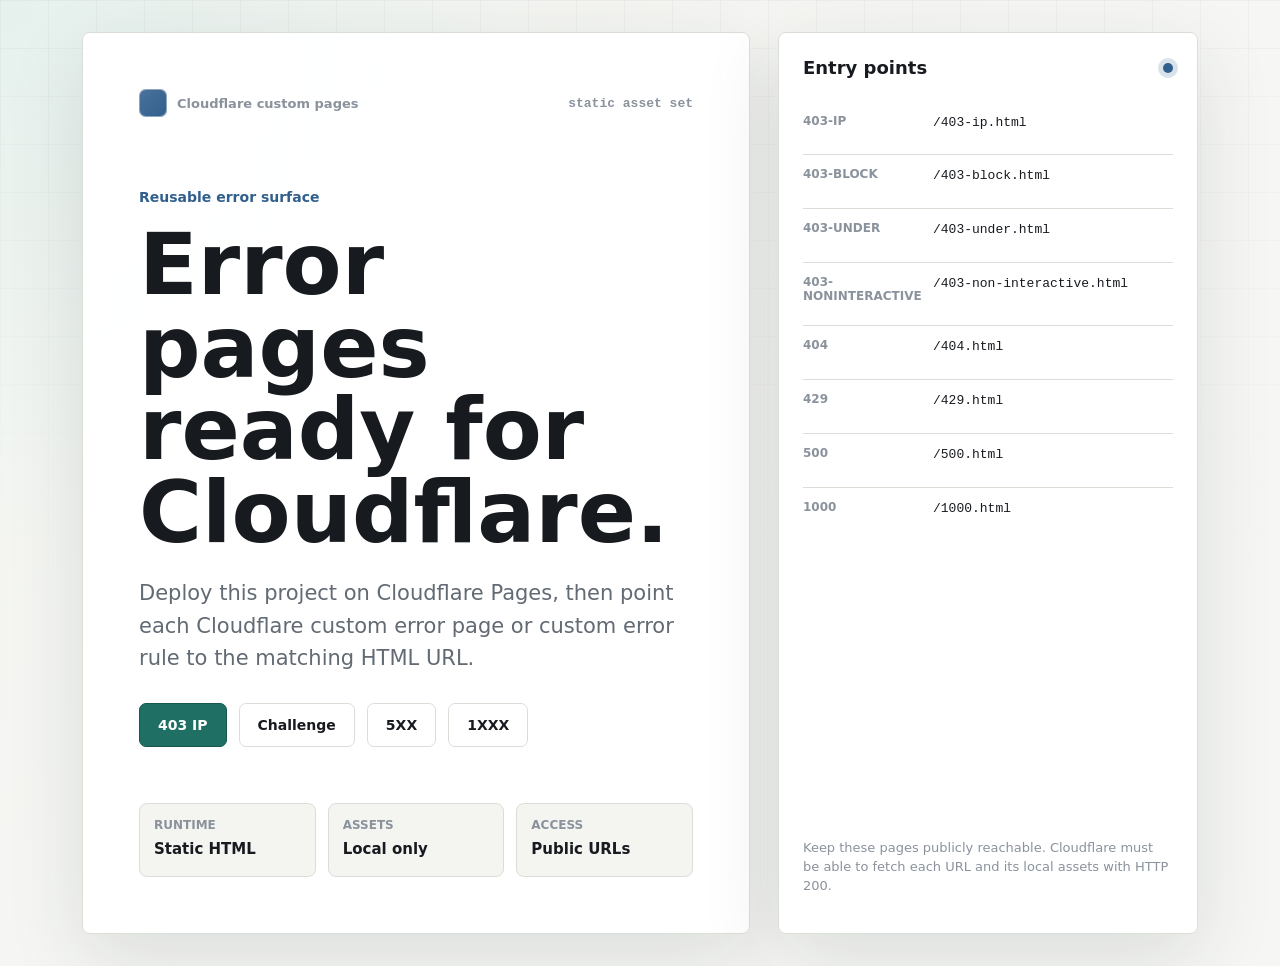
==== index.html @ 9a7fe638 "Build Cloudflare custom error pages" ====
<!doctype html>
<html lang="en">
<head>
  <meta charset="utf-8">
  <meta name="viewport" content="width=device-width, initial-scale=1">
  <meta name="robots" content="noindex">
  <title>Cloudflare Error Pages</title>
  <link rel="stylesheet" href="/assets/error.css">
</head>
<body>
  <main class="page">
    <section class="error-shell server" aria-labelledby="title">
      <div class="hero">
        <div class="topline">
          <div class="brand"><span class="brand-mark" aria-hidden="true"></span><span>Cloudflare custom pages</span></div>
          <span class="code">static asset set</span>
        </div>
        <div class="copy">
          <p class="eyeline">Reusable error surface</p>
          <h1 id="title">Error pages ready for Cloudflare.</h1>
          <p class="summary">Deploy this project on Cloudflare Pages, then point each Cloudflare custom error page or custom error rule to the matching HTML URL.</p>
          <div class="actions" aria-label="Available pages">
            <a class="button primary" href="/403-ip.html">403 IP</a>
            <a class="button" href="/403-under.html">Challenge</a>
            <a class="button" href="/500.html">5XX</a>
            <a class="button" href="/1000.html">1XXX</a>
          </div>
        </div>
        <div class="status-strip" aria-label="Project properties">
          <div class="status-item"><p class="status-label">Runtime</p><p class="status-value">Static HTML</p></div>
          <div class="status-item"><p class="status-label">Assets</p><p class="status-value">Local only</p></div>
          <div class="status-item"><p class="status-label">Access</p><p class="status-value">Public URLs</p></div>
        </div>
      </div>
      <aside class="panel" aria-label="Page map">
        <div class="panel-heading"><h2>Entry points</h2><span class="status-dot" aria-hidden="true"></span></div>
        <div class="guidance">
          <div class="row"><span class="key">403-ip</span><p class="value">/403-ip.html</p></div>
          <div class="row"><span class="key">403-block</span><p class="value">/403-block.html</p></div>
          <div class="row"><span class="key">403-under</span><p class="value">/403-under.html</p></div>
          <div class="row"><span class="key">403-noninteractive</span><p class="value">/403-non-interactive.html</p></div>
          <div class="row"><span class="key">404</span><p class="value">/404.html</p></div>
          <div class="row"><span class="key">429</span><p class="value">/429.html</p></div>
          <div class="row"><span class="key">500</span><p class="value">/500.html</p></div>
          <div class="row"><span class="key">1000</span><p class="value">/1000.html</p></div>
        </div>
        <p class="footer">Keep these pages publicly reachable. Cloudflare must be able to fetch each URL and its local assets with HTTP 200.</p>
      </aside>
    </section>
  </main>
</body>
</html>
---- assets/error.css ----
:root {
  color-scheme: light dark;
  --bg: #f6f7f4;
  --surface: #ffffff;
  --surface-muted: #f0f2ed;
  --text: #171a1f;
  --muted: #626a73;
  --subtle: #8a929c;
  --border: #d9ded6;
  --accent: #1f6f64;
  --accent-soft: #dcefeb;
  --danger: #b3483c;
  --danger-soft: #f4e1dc;
  --warning: #9a6a1f;
  --warning-soft: #f4e9cf;
  --info: #315f8d;
  --info-soft: #dce8f4;
  --shadow: 0 24px 80px rgba(29, 38, 48, 0.12);
  --radius: 8px;
  --font: Inter, ui-sans-serif, system-ui, -apple-system, BlinkMacSystemFont, "Segoe UI", sans-serif;
  --mono: "SFMono-Regular", Consolas, "Liberation Mono", monospace;
}

@media (prefers-color-scheme: dark) {
  :root {
    --bg: #101316;
    --surface: #171b20;
    --surface-muted: #20262d;
    --text: #edf1f4;
    --muted: #b4bdc7;
    --subtle: #85909c;
    --border: #303943;
    --accent: #7fd1c4;
    --accent-soft: #163b36;
    --danger: #f0998b;
    --danger-soft: #3d211e;
    --warning: #e7bd68;
    --warning-soft: #382b14;
    --info: #9bc7ef;
    --info-soft: #172f45;
    --shadow: 0 28px 90px rgba(0, 0, 0, 0.38);
  }
}

* {
  box-sizing: border-box;
}

html {
  min-height: 100%;
  font-family: var(--font);
  text-size-adjust: 100%;
  background: var(--bg);
}

body {
  min-height: 100%;
  margin: 0;
  color: var(--text);
  background:
    radial-gradient(circle at top left, color-mix(in srgb, var(--accent-soft) 55%, transparent), transparent 34rem),
    linear-gradient(135deg, color-mix(in srgb, var(--surface-muted) 62%, transparent), transparent 52%),
    var(--bg);
}

body::before {
  position: fixed;
  inset: 0;
  pointer-events: none;
  content: "";
  background-image:
    linear-gradient(rgba(128, 137, 145, 0.09) 1px, transparent 1px),
    linear-gradient(90deg, rgba(128, 137, 145, 0.09) 1px, transparent 1px);
  background-size: 48px 48px;
  mask-image: linear-gradient(to bottom, rgba(0, 0, 0, 0.7), transparent 65%);
}

a {
  color: inherit;
}

button,
a,
[tabindex] {
  outline-offset: 4px;
}

:focus-visible {
  outline: 3px solid color-mix(in srgb, var(--accent) 72%, white);
}

.page {
  position: relative;
  width: min(1180px, 100%);
  min-height: 100dvh;
  margin: 0 auto;
  padding: 32px;
  display: grid;
  align-items: center;
}

.error-shell {
  width: 100%;
  display: grid;
  grid-template-columns: minmax(0, 1fr) minmax(320px, 420px);
  gap: 28px;
  align-items: stretch;
}

.hero,
.panel {
  border: 1px solid var(--border);
  border-radius: var(--radius);
  background: color-mix(in srgb, var(--surface) 94%, transparent);
  box-shadow: var(--shadow);
}

.hero {
  min-height: 560px;
  padding: clamp(28px, 5vw, 56px);
  display: flex;
  flex-direction: column;
  justify-content: space-between;
}

.topline {
  display: flex;
  align-items: center;
  justify-content: space-between;
  gap: 16px;
  color: var(--subtle);
  font-size: 13px;
  font-weight: 650;
}

.brand {
  display: inline-flex;
  gap: 10px;
  align-items: center;
  min-width: 0;
}

.brand-mark {
  width: 28px;
  height: 28px;
  border-radius: 7px;
  background:
    linear-gradient(135deg, color-mix(in srgb, var(--accent) 88%, white), var(--accent)),
    var(--accent);
  box-shadow: inset 0 0 0 1px color-mix(in srgb, var(--accent) 55%, white);
}

.code {
  font-family: var(--mono);
  letter-spacing: 0;
  white-space: nowrap;
}

.copy {
  max-width: 680px;
  margin: 72px 0 56px;
}

.eyeline {
  margin: 0 0 18px;
  color: var(--accent);
  font-size: 14px;
  font-weight: 750;
}

.blocked .eyeline,
.blocked .status-dot,
.blocked .brand-mark {
  --accent: var(--danger);
}

.limited .eyeline,
.limited .status-dot,
.limited .brand-mark {
  --accent: var(--warning);
}

.server .eyeline,
.server .status-dot,
.server .brand-mark {
  --accent: var(--info);
}

h1 {
  max-width: 820px;
  margin: 0;
  font-size: clamp(42px, 7vw, 86px);
  line-height: 0.96;
  font-weight: 760;
  letter-spacing: 0;
}

.summary {
  max-width: 680px;
  margin: 24px 0 0;
  color: var(--muted);
  font-size: clamp(17px, 2vw, 21px);
  line-height: 1.55;
}

.actions {
  display: flex;
  flex-wrap: wrap;
  gap: 12px;
  margin-top: 28px;
}

.button {
  min-height: 44px;
  padding: 0 18px;
  display: inline-flex;
  align-items: center;
  justify-content: center;
  gap: 9px;
  border: 1px solid var(--border);
  border-radius: 7px;
  background: var(--surface);
  color: var(--text);
  font-size: 14px;
  font-weight: 720;
  text-decoration: none;
}

.button.primary {
  border-color: color-mix(in srgb, var(--accent) 78%, black);
  background: var(--accent);
  color: #fff;
}

.button svg {
  width: 16px;
  height: 16px;
  flex: 0 0 auto;
}

.status-strip {
  display: grid;
  grid-template-columns: repeat(3, minmax(0, 1fr));
  gap: 12px;
}

.status-item {
  min-height: 74px;
  padding: 14px;
  border: 1px solid var(--border);
  border-radius: var(--radius);
  background: color-mix(in srgb, var(--surface-muted) 74%, transparent);
}

.status-label {
  margin: 0 0 8px;
  color: var(--subtle);
  font-size: 12px;
  font-weight: 750;
  text-transform: uppercase;
}

.status-value {
  margin: 0;
  font-size: 15px;
  font-weight: 720;
  overflow-wrap: anywhere;
}

.panel {
  min-height: 560px;
  padding: 24px;
  display: flex;
  flex-direction: column;
  gap: 18px;
}

.panel-heading {
  display: flex;
  justify-content: space-between;
  gap: 16px;
  align-items: center;
  padding-bottom: 4px;
}

.panel h2 {
  margin: 0;
  font-size: 18px;
  line-height: 1.25;
  letter-spacing: 0;
}

.status-dot {
  width: 10px;
  height: 10px;
  flex: 0 0 auto;
  border-radius: 999px;
  background: var(--accent);
  box-shadow: 0 0 0 5px color-mix(in srgb, var(--accent) 18%, transparent);
}

.diagnostics,
.guidance {
  display: grid;
  gap: 10px;
}

.row {
  display: grid;
  grid-template-columns: 118px minmax(0, 1fr);
  gap: 12px;
  padding: 12px 0;
  border-top: 1px solid var(--border);
  align-items: start;
}

.row:first-child {
  border-top: 0;
}

.key {
  color: var(--subtle);
  font-size: 12px;
  font-weight: 760;
  text-transform: uppercase;
}

.value {
  min-width: 0;
  margin: 0;
  color: var(--text);
  font-family: var(--mono);
  font-size: 13px;
  line-height: 1.45;
  overflow-wrap: anywhere;
  user-select: text;
}

.note {
  margin: 0;
  color: var(--muted);
  font-size: 15px;
  line-height: 1.55;
}

.cf-box {
  margin-top: 4px;
  padding: 18px;
  border: 1px solid var(--border);
  border-radius: var(--radius);
  background: color-mix(in srgb, var(--surface-muted) 82%, transparent);
  color: var(--muted);
  font-size: 15px;
  line-height: 1.5;
  overflow-wrap: anywhere;
}

.cf-box:empty {
  display: none;
}

.cf-box h1,
.cf-box h2,
.cf-box h3 {
  margin: 0 0 12px;
  color: var(--text);
  font-size: 18px;
  line-height: 1.3;
}

.cf-box p {
  margin: 10px 0;
}

.cf-box ul,
.cf-box ol {
  margin: 12px 0 0;
  padding-left: 22px;
}

.cf-box input,
.cf-box button,
.cf-box select,
.cf-box textarea {
  max-width: 100%;
  font: inherit;
}

.footer {
  margin-top: auto;
  padding-top: 8px;
  color: var(--subtle);
  font-size: 13px;
  line-height: 1.45;
}

@media (max-width: 880px) {
  .page {
    padding: 16px;
    align-items: start;
  }

  .error-shell {
    grid-template-columns: 1fr;
  }

  .challenge-layout .panel {
    order: -1;
  }

  .hero,
  .panel {
    min-height: auto;
  }

  .copy {
    margin: 54px 0 42px;
  }

  .status-strip {
    grid-template-columns: 1fr;
  }
}

@media (max-width: 520px) {
  .page {
    padding: 10px;
  }

  .hero,
  .panel {
    padding: 20px;
  }

  .topline {
    align-items: flex-start;
    flex-direction: column;
  }

  .row {
    grid-template-columns: 1fr;
    gap: 4px;
  }

  .actions {
    display: grid;
  }

  .button {
    width: 100%;
  }
}
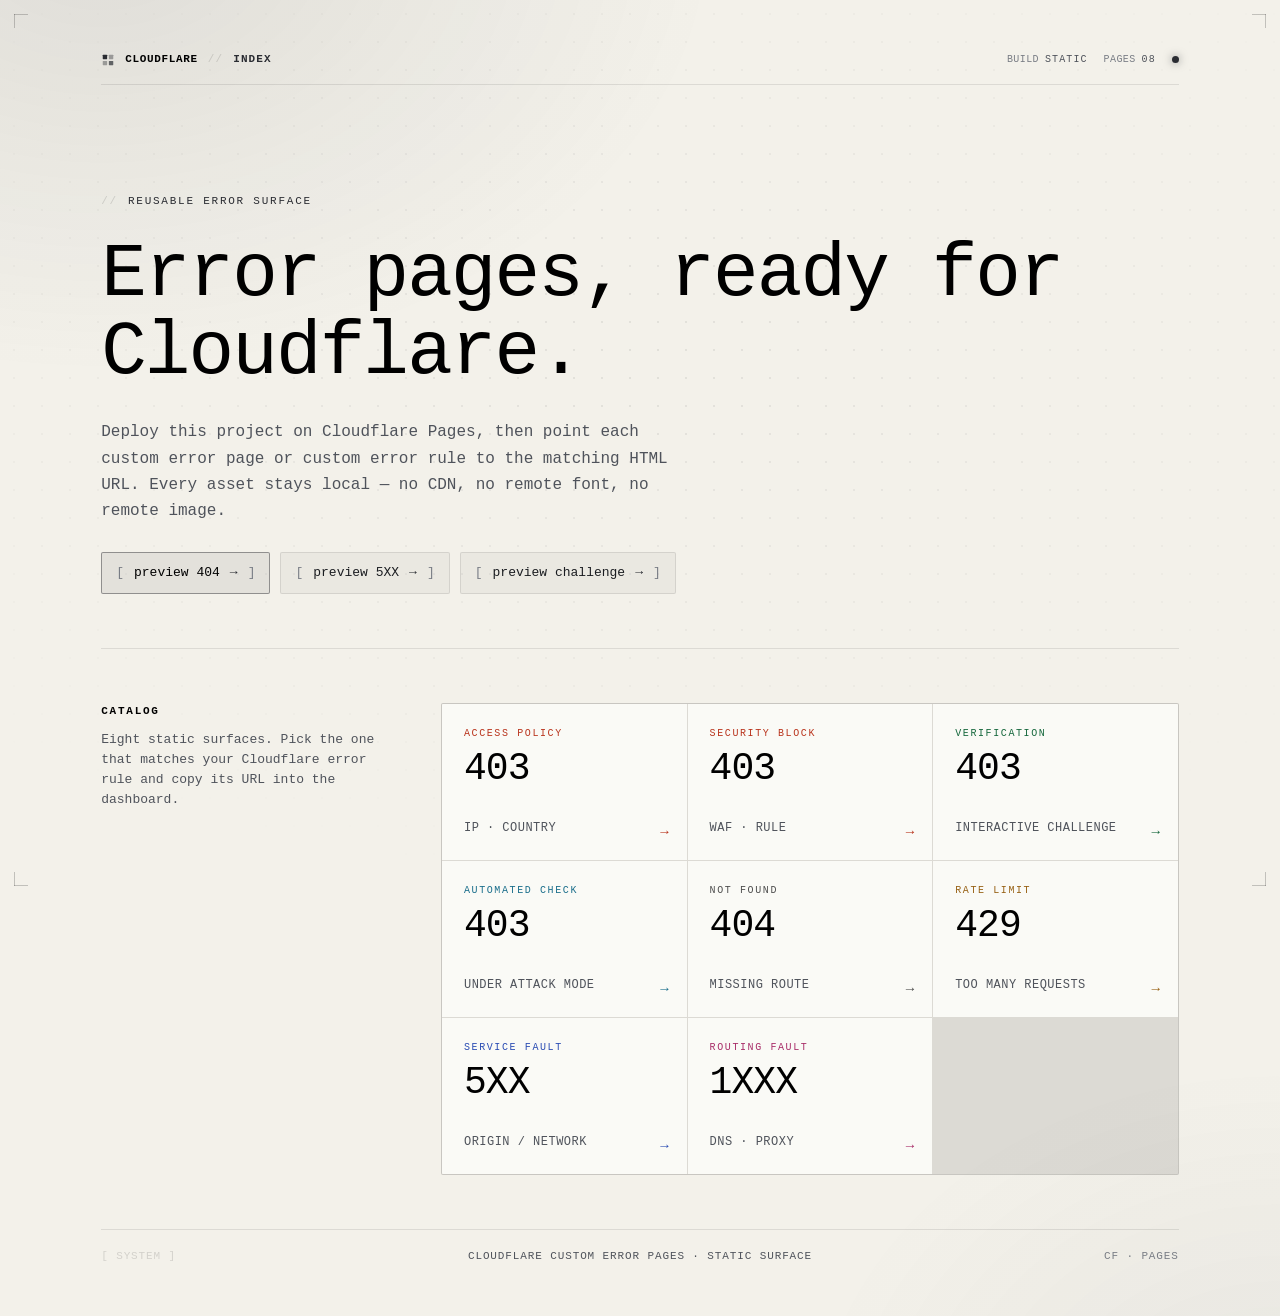
==== commit 0092dcd7: "Refactor error page styles and HTML structure for improved design and accessibility - Updated CSS fo" ====
--- a/index.html
+++ b/index.html
@@ -4,49 +4,107 @@
   <meta charset="utf-8">
   <meta name="viewport" content="width=device-width, initial-scale=1">
   <meta name="robots" content="noindex">
-  <title>Cloudflare Error Pages</title>
+  <title>Cloudflare error pages</title>
   <link rel="stylesheet" href="/assets/error.css">
 </head>
 <body>
   <main class="page">
-    <section class="error-shell server" aria-labelledby="title">
-      <div class="hero">
-        <div class="topline">
-          <div class="brand"><span class="brand-mark" aria-hidden="true"></span><span>Cloudflare custom pages</span></div>
-          <span class="code">static asset set</span>
-        </div>
-        <div class="copy">
-          <p class="eyeline">Reusable error surface</p>
-          <h1 id="title">Error pages ready for Cloudflare.</h1>
-          <p class="summary">Deploy this project on Cloudflare Pages, then point each Cloudflare custom error page or custom error rule to the matching HTML URL.</p>
-          <div class="actions" aria-label="Available pages">
-            <a class="button primary" href="/403-ip.html">403 IP</a>
-            <a class="button" href="/403-under.html">Challenge</a>
-            <a class="button" href="/500.html">5XX</a>
-            <a class="button" href="/1000.html">1XXX</a>
-          </div>
-        </div>
-        <div class="status-strip" aria-label="Project properties">
-          <div class="status-item"><p class="status-label">Runtime</p><p class="status-value">Static HTML</p></div>
-          <div class="status-item"><p class="status-label">Assets</p><p class="status-value">Local only</p></div>
-          <div class="status-item"><p class="status-label">Access</p><p class="status-value">Public URLs</p></div>
-        </div>
+    <header class="topbar">
+      <div class="brand">
+        <svg class="brand-mark" viewBox="0 0 16 16" fill="currentColor" aria-hidden="true"><rect x="2" y="2" width="5" height="5" rx="0.5"/><rect x="9" y="2" width="5" height="5" rx="0.5" opacity="0.4"/><rect x="2" y="9" width="5" height="5" rx="0.5" opacity="0.4"/><rect x="9" y="9" width="5" height="5" rx="0.5" opacity="0.7"/></svg>
+        <span class="brand-name">cloudflare</span>
+        <span class="sep">//</span>
+        <span class="state-label">index</span>
       </div>
-      <aside class="panel" aria-label="Page map">
-        <div class="panel-heading"><h2>Entry points</h2><span class="status-dot" aria-hidden="true"></span></div>
-        <div class="guidance">
-          <div class="row"><span class="key">403-ip</span><p class="value">/403-ip.html</p></div>
-          <div class="row"><span class="key">403-block</span><p class="value">/403-block.html</p></div>
-          <div class="row"><span class="key">403-under</span><p class="value">/403-under.html</p></div>
-          <div class="row"><span class="key">403-noninteractive</span><p class="value">/403-non-interactive.html</p></div>
-          <div class="row"><span class="key">404</span><p class="value">/404.html</p></div>
-          <div class="row"><span class="key">429</span><p class="value">/429.html</p></div>
-          <div class="row"><span class="key">500</span><p class="value">/500.html</p></div>
-          <div class="row"><span class="key">1000</span><p class="value">/1000.html</p></div>
-        </div>
-        <p class="footer">Keep these pages publicly reachable. Cloudflare must be able to fetch each URL and its local assets with HTTP 200.</p>
-      </aside>
+      <div class="meta">
+        <span class="meta-row"><span class="meta-key">build</span><span class="meta-value">static</span></span>
+        <span class="meta-row"><span class="meta-key">pages</span><span class="meta-value">08</span></span>
+        <span class="status-led" aria-hidden="true"></span>
+      </div>
+    </header>
+
+    <section class="hero" aria-labelledby="title">
+      <p class="eyebrow reveal r1">reusable error surface</p>
+      <h1 id="title" class="headline-lg reveal r2">Error pages, ready for Cloudflare.</h1>
+      <p class="body reveal r3">Deploy this project on Cloudflare Pages, then point each custom error page or custom error rule to the matching HTML URL. Every asset stays local &mdash; no CDN, no remote font, no remote image.</p>
+      <div class="actions reveal r4">
+        <a class="action action--primary" href="/404.html">
+          preview 404
+          <span class="arrow" aria-hidden="true">&rarr;</span>
+        </a>
+        <a class="action" href="/500.html">
+          preview 5XX
+          <span class="arrow" aria-hidden="true">&rarr;</span>
+        </a>
+        <a class="action" href="/403-under.html">
+          preview challenge
+          <span class="arrow" aria-hidden="true">&rarr;</span>
+        </a>
+      </div>
     </section>
+
+    <section class="catalog reveal r5" aria-label="Page catalog">
+      <div class="catalog-heading">
+        <h2>Catalog</h2>
+        <p>Eight static surfaces. Pick the one that matches your Cloudflare error rule and copy its URL into the dashboard.</p>
+      </div>
+      <div class="catalog-grid">
+        <a class="card state-blocked" href="/403-ip.html">
+          <span class="card-eyebrow">access policy</span>
+          <span class="card-code">403</span>
+          <span class="card-label">ip &middot; country</span>
+          <span class="card-arrow" aria-hidden="true">&rarr;</span>
+        </a>
+        <a class="card state-blocked" href="/403-block.html">
+          <span class="card-eyebrow">security block</span>
+          <span class="card-code">403</span>
+          <span class="card-label">waf &middot; rule</span>
+          <span class="card-arrow" aria-hidden="true">&rarr;</span>
+        </a>
+        <a class="card state-challenge" href="/403-under.html">
+          <span class="card-eyebrow">verification</span>
+          <span class="card-code">403</span>
+          <span class="card-label">interactive challenge</span>
+          <span class="card-arrow" aria-hidden="true">&rarr;</span>
+        </a>
+        <a class="card state-scan" href="/403-non-interactive.html">
+          <span class="card-eyebrow">automated check</span>
+          <span class="card-code">403</span>
+          <span class="card-label">under attack mode</span>
+          <span class="card-arrow" aria-hidden="true">&rarr;</span>
+        </a>
+        <a class="card state-void" href="/404.html">
+          <span class="card-eyebrow">not found</span>
+          <span class="card-code">404</span>
+          <span class="card-label">missing route</span>
+          <span class="card-arrow" aria-hidden="true">&rarr;</span>
+        </a>
+        <a class="card state-limited" href="/429.html">
+          <span class="card-eyebrow">rate limit</span>
+          <span class="card-code">429</span>
+          <span class="card-label">too many requests</span>
+          <span class="card-arrow" aria-hidden="true">&rarr;</span>
+        </a>
+        <a class="card state-server" href="/500.html">
+          <span class="card-eyebrow">service fault</span>
+          <span class="card-code">5XX</span>
+          <span class="card-label">origin / network</span>
+          <span class="card-arrow" aria-hidden="true">&rarr;</span>
+        </a>
+        <a class="card state-routing" href="/1000.html">
+          <span class="card-eyebrow">routing fault</span>
+          <span class="card-code">1XXX</span>
+          <span class="card-label">dns &middot; proxy</span>
+          <span class="card-arrow" aria-hidden="true">&rarr;</span>
+        </a>
+      </div>
+    </section>
+
+    <footer class="foot">
+      <span class="foot-tag">[ system ]</span>
+      <p class="foot-text">cloudflare custom error pages &middot; static surface</p>
+      <span class="foot-meta">cf &middot; pages</span>
+    </footer>
   </main>
 </body>
 </html>
--- a/assets/error.css
+++ b/assets/error.css
@@ -1,382 +1,483 @@
+/* =============================================================
+   Cloudflare Error Pages — Field Console theme.
+   Monospace, dark-first, state-accented engineering console.
+   ============================================================= */
+
 :root {
-  color-scheme: light dark;
-  --bg: #f6f7f4;
-  --surface: #ffffff;
-  --surface-muted: #f0f2ed;
-  --text: #171a1f;
-  --muted: #626a73;
-  --subtle: #8a929c;
-  --border: #d9ded6;
-  --accent: #1f6f64;
-  --accent-soft: #dcefeb;
-  --danger: #b3483c;
-  --danger-soft: #f4e1dc;
-  --warning: #9a6a1f;
-  --warning-soft: #f4e9cf;
-  --info: #315f8d;
-  --info-soft: #dce8f4;
-  --shadow: 0 24px 80px rgba(29, 38, 48, 0.12);
-  --radius: 8px;
-  --font: Inter, ui-sans-serif, system-ui, -apple-system, BlinkMacSystemFont, "Segoe UI", sans-serif;
-  --mono: "SFMono-Regular", Consolas, "Liberation Mono", monospace;
-}
-
-@media (prefers-color-scheme: dark) {
+  color-scheme: dark light;
+
+  --bg: #08090b;
+  --bg-tint: #0c0e12;
+  --surface: rgba(255, 255, 255, 0.025);
+  --surface-strong: rgba(255, 255, 255, 0.05);
+  --border: rgba(255, 255, 255, 0.08);
+  --border-strong: rgba(255, 255, 255, 0.16);
+  --text: #e5e7eb;
+  --text-strong: #fafafa;
+  --muted: #9ca0a8;
+  --subtle: #6b6f78;
+  --faint: rgba(229, 231, 235, 0.18);
+
+  --accent: #f0e9d5;
+  --accent-rgb: 240 233 213;
+
+  --font: "Berkeley Mono", "JetBrains Mono", "IBM Plex Mono", "Fira Code", ui-monospace, "SFMono-Regular", "Cascadia Mono", "Source Code Pro", Menlo, Consolas, monospace;
+}
+
+.state-blocked   { --accent: #ff6850; --accent-rgb: 255 104 80; }
+.state-limited   { --accent: #ffb547; --accent-rgb: 255 181 71; }
+.state-challenge { --accent: #7df0a5; --accent-rgb: 125 240 165; }
+.state-scan      { --accent: #7ddffc; --accent-rgb: 125 223 252; }
+.state-server    { --accent: #7ea2ff; --accent-rgb: 126 162 255; }
+.state-routing   { --accent: #ff7ab6; --accent-rgb: 255 122 182; }
+.state-void      { --accent: #f0e9d5; --accent-rgb: 240 233 213; }
+
+@media (prefers-color-scheme: light) {
   :root {
-    --bg: #101316;
-    --surface: #171b20;
-    --surface-muted: #20262d;
-    --text: #edf1f4;
-    --muted: #b4bdc7;
-    --subtle: #85909c;
-    --border: #303943;
-    --accent: #7fd1c4;
-    --accent-soft: #163b36;
-    --danger: #f0998b;
-    --danger-soft: #3d211e;
-    --warning: #e7bd68;
-    --warning-soft: #382b14;
-    --info: #9bc7ef;
-    --info-soft: #172f45;
-    --shadow: 0 28px 90px rgba(0, 0, 0, 0.38);
+    --bg: #f3f1ea;
+    --bg-tint: #fafaf6;
+    --surface: rgba(20, 20, 22, 0.035);
+    --surface-strong: rgba(20, 20, 22, 0.06);
+    --border: rgba(20, 20, 22, 0.10);
+    --border-strong: rgba(20, 20, 22, 0.22);
+    --text: #1a1c20;
+    --text-strong: #000000;
+    --muted: #4f535b;
+    --subtle: #797d85;
+    --faint: rgba(20, 20, 22, 0.14);
+    --accent: #2a2c32;
+    --accent-rgb: 42 44 50;
   }
-}
-
-* {
-  box-sizing: border-box;
-}
+  .state-blocked   { --accent: #b9341d; --accent-rgb: 185 52 29; }
+  .state-limited   { --accent: #976115; --accent-rgb: 151 97 21; }
+  .state-challenge { --accent: #15673c; --accent-rgb: 21 103 60; }
+  .state-scan      { --accent: #1a6e8b; --accent-rgb: 26 110 139; }
+  .state-server    { --accent: #2a4cb3; --accent-rgb: 42 76 179; }
+  .state-routing   { --accent: #a82d68; --accent-rgb: 168 45 104; }
+  .state-void      { --accent: #4d4d4d; --accent-rgb: 77 77 77; }
+}
+
+* { box-sizing: border-box; }
 
 html {
-  min-height: 100%;
-  font-family: var(--font);
+  -webkit-font-smoothing: antialiased;
   text-size-adjust: 100%;
   background: var(--bg);
 }
 
 body {
-  min-height: 100%;
   margin: 0;
+  min-height: 100dvh;
+  font: 14px/1.55 var(--font);
   color: var(--text);
   background:
-    radial-gradient(circle at top left, color-mix(in srgb, var(--accent-soft) 55%, transparent), transparent 34rem),
-    linear-gradient(135deg, color-mix(in srgb, var(--surface-muted) 62%, transparent), transparent 52%),
+    radial-gradient(ellipse 70rem 50rem at 8% -5%, rgb(var(--accent-rgb) / 0.10), transparent 55%),
+    radial-gradient(ellipse 50rem 40rem at 100% 110%, rgb(var(--accent-rgb) / 0.06), transparent 60%),
     var(--bg);
+  position: relative;
+  overflow-x: clip;
 }
 
 body::before {
+  content: "";
   position: fixed;
   inset: 0;
   pointer-events: none;
+  background-image: radial-gradient(circle, var(--faint) 1px, transparent 1.4px);
+  background-size: 28px 28px;
+  mask-image: radial-gradient(ellipse 90% 70% at 50% 40%, #000 0%, transparent 85%);
+  opacity: 0.55;
+  z-index: 0;
+}
+
+body::after {
   content: "";
-  background-image:
-    linear-gradient(rgba(128, 137, 145, 0.09) 1px, transparent 1px),
-    linear-gradient(90deg, rgba(128, 137, 145, 0.09) 1px, transparent 1px);
-  background-size: 48px 48px;
-  mask-image: linear-gradient(to bottom, rgba(0, 0, 0, 0.7), transparent 65%);
-}
-
-a {
-  color: inherit;
-}
-
-button,
-a,
-[tabindex] {
-  outline-offset: 4px;
-}
+  position: fixed;
+  inset: 14px;
+  pointer-events: none;
+  z-index: 0;
+  background:
+    linear-gradient(var(--border-strong),var(--border-strong)) top left/14px 1px no-repeat,
+    linear-gradient(var(--border-strong),var(--border-strong)) top left/1px 14px no-repeat,
+    linear-gradient(var(--border-strong),var(--border-strong)) top right/14px 1px no-repeat,
+    linear-gradient(var(--border-strong),var(--border-strong)) top right/1px 14px no-repeat,
+    linear-gradient(var(--border-strong),var(--border-strong)) bottom left/14px 1px no-repeat,
+    linear-gradient(var(--border-strong),var(--border-strong)) bottom left/1px 14px no-repeat,
+    linear-gradient(var(--border-strong),var(--border-strong)) bottom right/14px 1px no-repeat,
+    linear-gradient(var(--border-strong),var(--border-strong)) bottom right/1px 14px no-repeat;
+}
+
+a { color: inherit; }
 
 :focus-visible {
-  outline: 3px solid color-mix(in srgb, var(--accent) 72%, white);
-}
+  outline: 2px solid var(--accent);
+  outline-offset: 3px;
+}
+
+/* ---------- Page shell ---------- */
 
 .page {
   position: relative;
+  z-index: 1;
   width: min(1180px, 100%);
   min-height: 100dvh;
   margin: 0 auto;
-  padding: 32px;
-  display: grid;
-  align-items: center;
-}
-
-.error-shell {
-  width: 100%;
-  display: grid;
-  grid-template-columns: minmax(0, 1fr) minmax(320px, 420px);
-  gap: 28px;
-  align-items: stretch;
-}
-
-.hero,
-.panel {
-  border: 1px solid var(--border);
-  border-radius: var(--radius);
-  background: color-mix(in srgb, var(--surface) 94%, transparent);
-  box-shadow: var(--shadow);
-}
-
-.hero {
-  min-height: 560px;
-  padding: clamp(28px, 5vw, 56px);
+  padding: clamp(28px, 4vw, 56px);
   display: flex;
   flex-direction: column;
-  justify-content: space-between;
-}
-
-.topline {
-  display: flex;
+}
+
+/* ---------- Topbar ---------- */
+
+.topbar {
+  display: flex;
+  flex-wrap: wrap;
   align-items: center;
   justify-content: space-between;
-  gap: 16px;
-  color: var(--subtle);
-  font-size: 13px;
-  font-weight: 650;
+  gap: 12px;
+  padding-bottom: 16px;
+  border-bottom: 1px solid var(--border);
+  font-size: 11px;
+  letter-spacing: 0.1em;
+  text-transform: uppercase;
+  color: var(--muted);
 }
 
 .brand {
   display: inline-flex;
+  align-items: center;
   gap: 10px;
-  align-items: center;
-  min-width: 0;
 }
 
 .brand-mark {
-  width: 28px;
-  height: 28px;
-  border-radius: 7px;
-  background:
-    linear-gradient(135deg, color-mix(in srgb, var(--accent) 88%, white), var(--accent)),
-    var(--accent);
-  box-shadow: inset 0 0 0 1px color-mix(in srgb, var(--accent) 55%, white);
-}
-
-.code {
-  font-family: var(--mono);
-  letter-spacing: 0;
-  white-space: nowrap;
-}
-
-.copy {
-  max-width: 680px;
-  margin: 72px 0 56px;
-}
-
-.eyeline {
-  margin: 0 0 18px;
-  color: var(--accent);
-  font-size: 14px;
-  font-weight: 750;
-}
-
-.blocked .eyeline,
-.blocked .status-dot,
-.blocked .brand-mark {
-  --accent: var(--danger);
-}
-
-.limited .eyeline,
-.limited .status-dot,
-.limited .brand-mark {
-  --accent: var(--warning);
-}
-
-.server .eyeline,
-.server .status-dot,
-.server .brand-mark {
-  --accent: var(--info);
-}
-
-h1 {
-  max-width: 820px;
-  margin: 0;
-  font-size: clamp(42px, 7vw, 86px);
-  line-height: 0.96;
-  font-weight: 760;
-  letter-spacing: 0;
-}
-
-.summary {
-  max-width: 680px;
-  margin: 24px 0 0;
-  color: var(--muted);
-  font-size: clamp(17px, 2vw, 21px);
-  line-height: 1.55;
-}
-
-.actions {
-  display: flex;
-  flex-wrap: wrap;
-  gap: 12px;
-  margin-top: 28px;
-}
-
-.button {
-  min-height: 44px;
-  padding: 0 18px;
+  width: 14px;
+  height: 14px;
+  color: var(--accent);
+  flex: 0 0 auto;
+}
+
+.brand-name {
+  color: var(--text-strong);
+  font-weight: 600;
+  letter-spacing: 0.06em;
+}
+
+.sep { color: var(--faint); }
+
+.state-label {
+  color: var(--accent);
+  font-weight: 600;
+}
+
+.meta {
   display: inline-flex;
   align-items: center;
-  justify-content: center;
-  gap: 9px;
+  gap: 16px;
+  font-size: 10px;
+}
+
+.meta-row {
+  display: inline-flex;
+  align-items: baseline;
+  gap: 6px;
+}
+
+.meta-key { color: var(--subtle); letter-spacing: 0.04em; }
+.meta-value { color: var(--muted); }
+
+.status-led {
+  width: 7px;
+  height: 7px;
+  border-radius: 50%;
+  background: var(--accent);
+  box-shadow: 0 0 8px rgb(var(--accent-rgb) / 0.55);
+  animation: led-pulse 2.4s ease-out infinite;
+  flex: 0 0 auto;
+}
+
+@keyframes led-pulse {
+  0%, 100% {
+    box-shadow:
+      0 0 0 0 rgb(var(--accent-rgb) / 0.55),
+      0 0 8px rgb(var(--accent-rgb) / 0.55);
+  }
+  50% {
+    box-shadow:
+      0 0 0 7px rgb(var(--accent-rgb) / 0),
+      0 0 8px rgb(var(--accent-rgb) / 0.4);
+  }
+}
+
+/* ---------- Hero ---------- */
+
+.hero {
+  padding: clamp(56px, 12vh, 112px) 0 clamp(40px, 6vh, 72px);
+  display: flex;
+  flex-direction: column;
+  gap: clamp(20px, 3vh, 32px);
+}
+
+.eyebrow {
+  margin: 0;
+  display: inline-flex;
+  align-items: center;
+  gap: 10px;
+  font-size: 11px;
+  text-transform: uppercase;
+  letter-spacing: 0.16em;
+  color: var(--accent);
+  font-weight: 500;
+}
+
+.eyebrow::before {
+  content: "//";
+  color: var(--faint);
+}
+
+.code-block {
+  display: inline-flex;
+  align-items: flex-end;
+  gap: clamp(20px, 3.5vw, 36px);
+  margin: 0;
+  position: relative;
+}
+
+.code-num {
+  display: block;
+  font-size: clamp(96px, 18vw, 224px);
+  font-weight: 500;
+  line-height: 0.85;
+  letter-spacing: -0.045em;
+  color: var(--text-strong);
+  font-variant-numeric: tabular-nums;
+  position: relative;
+}
+
+.code-num::after {
+  content: "";
+  position: absolute;
+  left: 0;
+  right: 12%;
+  bottom: -14px;
+  height: 3px;
+  background: linear-gradient(to right, var(--accent), transparent);
+  border-radius: 1px;
+}
+
+.code-meta {
+  display: flex;
+  flex-direction: column;
+  gap: 6px;
+  padding-bottom: clamp(8px, 1.4vw, 18px);
+  font-size: 11px;
+  text-transform: uppercase;
+  letter-spacing: 0.14em;
+  color: var(--muted);
+}
+
+.code-meta-row {
+  display: flex;
+  gap: 10px;
+  align-items: baseline;
+}
+
+.code-meta-key {
+  color: var(--subtle);
+  flex: 0 0 60px;
+}
+
+.code-meta-row:first-child { color: var(--text-strong); }
+.code-meta-row:first-child .code-meta-key { color: var(--accent); }
+
+.headline {
+  margin: 0;
+  max-width: 26ch;
+  font-size: clamp(28px, 3.6vw, 44px);
+  font-weight: 500;
+  line-height: 1.1;
+  letter-spacing: -0.012em;
+  color: var(--text-strong);
+}
+
+.headline-lg {
+  margin: 0;
+  max-width: 22ch;
+  font-size: clamp(40px, 6vw, 76px);
+  font-weight: 500;
+  line-height: 1.02;
+  letter-spacing: -0.025em;
+  color: var(--text-strong);
+}
+
+.body {
+  margin: 0;
+  max-width: 60ch;
+  font-size: clamp(14px, 1.4vw, 16px);
+  line-height: 1.65;
+  color: var(--muted);
+}
+
+.body strong { color: var(--text-strong); font-weight: 500; }
+
+.actions {
+  display: flex;
+  flex-wrap: wrap;
+  gap: 10px;
+}
+
+.action {
+  display: inline-flex;
+  align-items: center;
+  gap: 10px;
+  padding: 10px 14px;
   border: 1px solid var(--border);
-  border-radius: 7px;
   background: var(--surface);
   color: var(--text);
+  font-family: inherit;
+  font-size: 13px;
+  text-decoration: none;
+  border-radius: 2px;
+  transition: border-color .15s, color .15s, background .15s;
+}
+
+.action::before { content: "["; color: var(--subtle); transition: color .15s; }
+.action::after  { content: "]"; color: var(--subtle); transition: color .15s; }
+
+.action:hover, .action:focus-visible {
+  border-color: rgb(var(--accent-rgb) / 0.5);
+  color: var(--text-strong);
+  background: rgb(var(--accent-rgb) / 0.06);
+}
+
+.action:hover::before, .action:hover::after,
+.action:focus-visible::before, .action:focus-visible::after {
+  color: var(--accent);
+}
+
+.action .arrow {
+  color: var(--accent);
+  transition: transform .2s ease;
+  display: inline-block;
+}
+
+.action:hover .arrow, .action:focus-visible .arrow {
+  transform: translateX(3px);
+}
+
+.action--primary {
+  border-color: rgb(var(--accent-rgb) / 0.45);
+  background: rgb(var(--accent-rgb) / 0.08);
+  color: var(--text-strong);
+}
+
+.action--primary:hover, .action--primary:focus-visible {
+  border-color: var(--accent);
+  background: rgb(var(--accent-rgb) / 0.16);
+}
+
+/* ---------- Diagnostics panel ---------- */
+
+.panel {
+  padding: clamp(28px, 4vh, 40px) 0;
+  border-top: 1px solid var(--border);
+  display: grid;
+  grid-template-columns: minmax(180px, 240px) minmax(0, 1fr);
+  gap: clamp(20px, 5vw, 56px);
+  align-items: start;
+}
+
+.panel-heading h2 {
+  margin: 0 0 8px;
+  font-size: 11px;
+  font-weight: 600;
+  letter-spacing: 0.16em;
+  text-transform: uppercase;
+  color: var(--text-strong);
+}
+
+.panel-heading p {
+  margin: 0;
+  font-size: 12px;
+  color: var(--subtle);
+  line-height: 1.55;
+}
+
+.diag {
+  display: grid;
+  gap: 8px;
+  align-content: start;
+}
+
+.diag-row {
+  display: flex;
+  align-items: baseline;
+  gap: 8px;
+  font-variant-numeric: tabular-nums;
+}
+
+.diag-key {
+  color: var(--muted);
+  text-transform: uppercase;
+  letter-spacing: 0.1em;
+  font-size: 11px;
+  flex: 0 0 auto;
+  white-space: nowrap;
+}
+
+.diag-leader {
+  flex: 1;
+  min-width: 16px;
+  border-bottom: 1px dashed var(--faint);
+  align-self: end;
+  margin-bottom: 5px;
+}
+
+.diag-value {
+  color: var(--text-strong);
+  font-size: 13px;
+  flex: 0 1 auto;
+  min-width: 0;
+  text-align: right;
+  overflow-wrap: anywhere;
+}
+
+/* ---------- Cloudflare-injected box ---------- */
+
+.cf-box {
+  margin-top: 16px;
+  padding: 22px;
+  border: 1px solid var(--border);
+  border-left: 2px solid var(--accent);
+  background: var(--surface-strong);
+  color: var(--text);
   font-size: 14px;
-  font-weight: 720;
-  text-decoration: none;
-}
-
-.button.primary {
-  border-color: color-mix(in srgb, var(--accent) 78%, black);
-  background: var(--accent);
-  color: #fff;
-}
-
-.button svg {
-  width: 16px;
-  height: 16px;
-  flex: 0 0 auto;
-}
-
-.status-strip {
-  display: grid;
-  grid-template-columns: repeat(3, minmax(0, 1fr));
-  gap: 12px;
-}
-
-.status-item {
-  min-height: 74px;
-  padding: 14px;
-  border: 1px solid var(--border);
-  border-radius: var(--radius);
-  background: color-mix(in srgb, var(--surface-muted) 74%, transparent);
-}
-
-.status-label {
-  margin: 0 0 8px;
-  color: var(--subtle);
-  font-size: 12px;
-  font-weight: 750;
-  text-transform: uppercase;
-}
-
-.status-value {
-  margin: 0;
-  font-size: 15px;
-  font-weight: 720;
+  line-height: 1.55;
   overflow-wrap: anywhere;
-}
-
-.panel {
-  min-height: 560px;
-  padding: 24px;
-  display: flex;
-  flex-direction: column;
-  gap: 18px;
-}
-
-.panel-heading {
-  display: flex;
-  justify-content: space-between;
-  gap: 16px;
-  align-items: center;
-  padding-bottom: 4px;
-}
-
-.panel h2 {
-  margin: 0;
-  font-size: 18px;
-  line-height: 1.25;
-  letter-spacing: 0;
-}
-
-.status-dot {
-  width: 10px;
-  height: 10px;
-  flex: 0 0 auto;
-  border-radius: 999px;
-  background: var(--accent);
-  box-shadow: 0 0 0 5px color-mix(in srgb, var(--accent) 18%, transparent);
-}
-
-.diagnostics,
-.guidance {
-  display: grid;
-  gap: 10px;
-}
-
-.row {
-  display: grid;
-  grid-template-columns: 118px minmax(0, 1fr);
-  gap: 12px;
-  padding: 12px 0;
-  border-top: 1px solid var(--border);
-  align-items: start;
-}
-
-.row:first-child {
-  border-top: 0;
-}
-
-.key {
-  color: var(--subtle);
-  font-size: 12px;
-  font-weight: 760;
-  text-transform: uppercase;
-}
-
-.value {
-  min-width: 0;
-  margin: 0;
-  color: var(--text);
-  font-family: var(--mono);
-  font-size: 13px;
-  line-height: 1.45;
-  overflow-wrap: anywhere;
-  user-select: text;
-}
-
-.note {
-  margin: 0;
-  color: var(--muted);
-  font-size: 15px;
-  line-height: 1.55;
-}
-
-.cf-box {
-  margin-top: 4px;
-  padding: 18px;
-  border: 1px solid var(--border);
-  border-radius: var(--radius);
-  background: color-mix(in srgb, var(--surface-muted) 82%, transparent);
-  color: var(--muted);
-  font-size: 15px;
-  line-height: 1.5;
-  overflow-wrap: anywhere;
-}
-
-.cf-box:empty {
-  display: none;
-}
+  border-radius: 2px;
+}
+
+.cf-box:empty { display: none; }
 
 .cf-box h1,
 .cf-box h2,
 .cf-box h3 {
   margin: 0 0 12px;
-  color: var(--text);
-  font-size: 18px;
-  line-height: 1.3;
-}
-
-.cf-box p {
-  margin: 10px 0;
-}
-
-.cf-box ul,
-.cf-box ol {
-  margin: 12px 0 0;
-  padding-left: 22px;
-}
+  font-size: 15px;
+  font-weight: 600;
+  letter-spacing: 0.02em;
+  color: var(--text-strong);
+}
+
+.cf-box p { margin: 10px 0; }
+
+.cf-box a {
+  color: var(--accent);
+  text-decoration: underline;
+  text-decoration-color: rgb(var(--accent-rgb) / 0.4);
+  text-underline-offset: 3px;
+}
+
+.cf-box ul, .cf-box ol { margin: 10px 0 0; padding-left: 22px; }
 
 .cf-box input,
 .cf-box button,
@@ -386,67 +487,256 @@
   font: inherit;
 }
 
-.footer {
+.cf-feature {
+  display: grid;
+  gap: 16px;
+  padding: clamp(24px, 4vw, 36px) 0 clamp(8px, 2vh, 16px);
+  border-top: 1px solid var(--border);
+}
+
+.cf-feature .cf-box {
+  margin-top: 0;
+  padding: clamp(20px, 3vw, 28px);
+  background: var(--surface-strong);
+  min-height: 96px;
+}
+
+.cf-feature-label {
+  display: flex;
+  justify-content: space-between;
+  align-items: baseline;
+  gap: 16px;
+  font-size: 11px;
+  text-transform: uppercase;
+  letter-spacing: 0.16em;
+  color: var(--accent);
+}
+
+.cf-feature-label small {
+  color: var(--subtle);
+  letter-spacing: 0.06em;
+  font-size: 10px;
+}
+
+/* ---------- Footer ---------- */
+
+.foot {
   margin-top: auto;
-  padding-top: 8px;
+  padding-top: 18px;
+  border-top: 1px solid var(--border);
+  display: flex;
+  flex-wrap: wrap;
+  justify-content: space-between;
+  align-items: center;
+  gap: 12px;
+  font-size: 11px;
+  letter-spacing: 0.08em;
+  text-transform: uppercase;
   color: var(--subtle);
+}
+
+.foot-tag { color: var(--faint); }
+.foot-text { margin: 0; color: var(--muted); }
+.foot-meta { color: var(--subtle); }
+
+/* ---------- Catalog (index) ---------- */
+
+.catalog {
+  padding: clamp(36px, 6vh, 72px) 0;
+  border-top: 1px solid var(--border);
+  display: grid;
+  grid-template-columns: minmax(0, 1fr) minmax(0, 2.6fr);
+  gap: clamp(24px, 5vw, 56px);
+}
+
+.catalog-heading h2 {
+  margin: 0 0 10px;
+  font-size: 11px;
+  font-weight: 600;
+  letter-spacing: 0.16em;
+  text-transform: uppercase;
+  color: var(--text-strong);
+}
+
+.catalog-heading p {
+  margin: 0;
   font-size: 13px;
-  line-height: 1.45;
-}
+  line-height: 1.55;
+  color: var(--muted);
+}
+
+.catalog-grid {
+  display: grid;
+  grid-template-columns: repeat(auto-fill, minmax(210px, 1fr));
+  gap: 1px;
+  background: var(--border);
+  border: 1px solid var(--border);
+  border-radius: 2px;
+  overflow: clip;
+}
+
+.card {
+  display: flex;
+  flex-direction: column;
+  gap: 4px;
+  padding: 22px;
+  background: var(--bg-tint);
+  color: var(--text);
+  text-decoration: none;
+  position: relative;
+  min-height: 156px;
+  transition: background .2s ease;
+}
+
+.card::before {
+  content: "";
+  position: absolute;
+  left: 0; right: 0; top: 0;
+  height: 2px;
+  background: var(--accent);
+  transform: scaleX(0);
+  transform-origin: left;
+  transition: transform .3s ease;
+}
+
+.card:hover, .card:focus-visible {
+  background: rgb(var(--accent-rgb) / 0.06);
+}
+
+.card:hover::before, .card:focus-visible::before {
+  transform: scaleX(1);
+}
+
+.card-eyebrow {
+  font-size: 10px;
+  letter-spacing: 0.16em;
+  text-transform: uppercase;
+  color: var(--accent);
+}
+
+.card-code {
+  font-size: 38px;
+  font-weight: 500;
+  letter-spacing: -0.025em;
+  line-height: 1;
+  color: var(--text-strong);
+  font-variant-numeric: tabular-nums;
+  margin-top: 4px;
+}
+
+.card-label {
+  margin-top: auto;
+  padding-top: 24px;
+  font-size: 12px;
+  letter-spacing: 0.04em;
+  color: var(--muted);
+  text-transform: uppercase;
+}
+
+.card-arrow {
+  position: absolute;
+  right: 18px;
+  bottom: 16px;
+  color: var(--accent);
+  font-size: 14px;
+  transition: transform .2s ease;
+}
+
+.card:hover .card-arrow, .card:focus-visible .card-arrow {
+  transform: translate(3px, -1px);
+}
+
+/* ---------- Reveal animation ---------- */
+
+.reveal {
+  opacity: 0;
+  transform: translateY(8px);
+  animation: reveal-in 700ms cubic-bezier(0.2, 0.7, 0.2, 1) forwards;
+}
+
+.r1 { animation-delay: 40ms; }
+.r2 { animation-delay: 120ms; }
+.r3 { animation-delay: 220ms; }
+.r4 { animation-delay: 300ms; }
+.r5 { animation-delay: 380ms; }
+.r6 { animation-delay: 460ms; }
+
+@keyframes reveal-in {
+  to { opacity: 1; transform: none; }
+}
+
+/* ---------- Per-state ornaments ---------- */
+
+.ornament {
+  display: flex;
+  align-items: center;
+  gap: 10px;
+  margin-top: 4px;
+  font-size: 11px;
+  text-transform: uppercase;
+  letter-spacing: 0.16em;
+  color: var(--subtle);
+}
+
+.ornament-glyph {
+  display: inline-flex;
+  align-items: center;
+  gap: 6px;
+  color: var(--accent);
+}
+
+.ornament-glyph::before {
+  content: "";
+  width: 6px;
+  height: 6px;
+  border-radius: 50%;
+  background: var(--accent);
+  box-shadow: 0 0 8px rgb(var(--accent-rgb) / 0.6);
+  animation: led-pulse 2.4s ease-out infinite;
+}
+
+.ornament-bar {
+  flex: 1;
+  height: 1px;
+  background: linear-gradient(to right, rgb(var(--accent-rgb) / 0.35), transparent);
+  max-width: 220px;
+}
+
+/* ---------- Responsive ---------- */
 
 @media (max-width: 880px) {
-  .page {
-    padding: 16px;
-    align-items: start;
+  .hero { padding-top: clamp(40px, 8vh, 80px); }
+  .code-block {
+    flex-direction: column;
+    align-items: flex-start;
+    gap: 18px;
   }
-
-  .error-shell {
+  .code-meta { padding-bottom: 0; }
+  .panel,
+  .catalog {
     grid-template-columns: 1fr;
+    gap: 18px;
   }
-
-  .challenge-layout .panel {
-    order: -1;
+  .meta { gap: 12px; }
+}
+
+@media (max-width: 520px) {
+  .page { padding: clamp(18px, 5vw, 28px); }
+  .topbar { font-size: 10px; letter-spacing: 0.06em; }
+  .meta {
+    width: 100%;
+    justify-content: flex-start;
+    gap: 12px;
   }
-
-  .hero,
-  .panel {
-    min-height: auto;
-  }
-
-  .copy {
-    margin: 54px 0 42px;
-  }
-
-  .status-strip {
-    grid-template-columns: 1fr;
-  }
-}
-
-@media (max-width: 520px) {
-  .page {
-    padding: 10px;
-  }
-
-  .hero,
-  .panel {
-    padding: 20px;
-  }
-
-  .topline {
-    align-items: flex-start;
-    flex-direction: column;
-  }
-
-  .row {
-    grid-template-columns: 1fr;
-    gap: 4px;
-  }
-
-  .actions {
-    display: grid;
-  }
-
-  .button {
-    width: 100%;
-  }
-}
+  .catalog-grid { grid-template-columns: 1fr; }
+  .card { min-height: 120px; }
+  .action { flex: 1; justify-content: center; }
+  body::after { inset: 8px; }
+}
+
+@media (prefers-reduced-motion: reduce) {
+  .reveal { animation: none; opacity: 1; transform: none; }
+  .status-led, .ornament-glyph::before { animation: none; }
+  .action .arrow { transition: none; }
+  .card, .card::before { transition: none; }
+}
